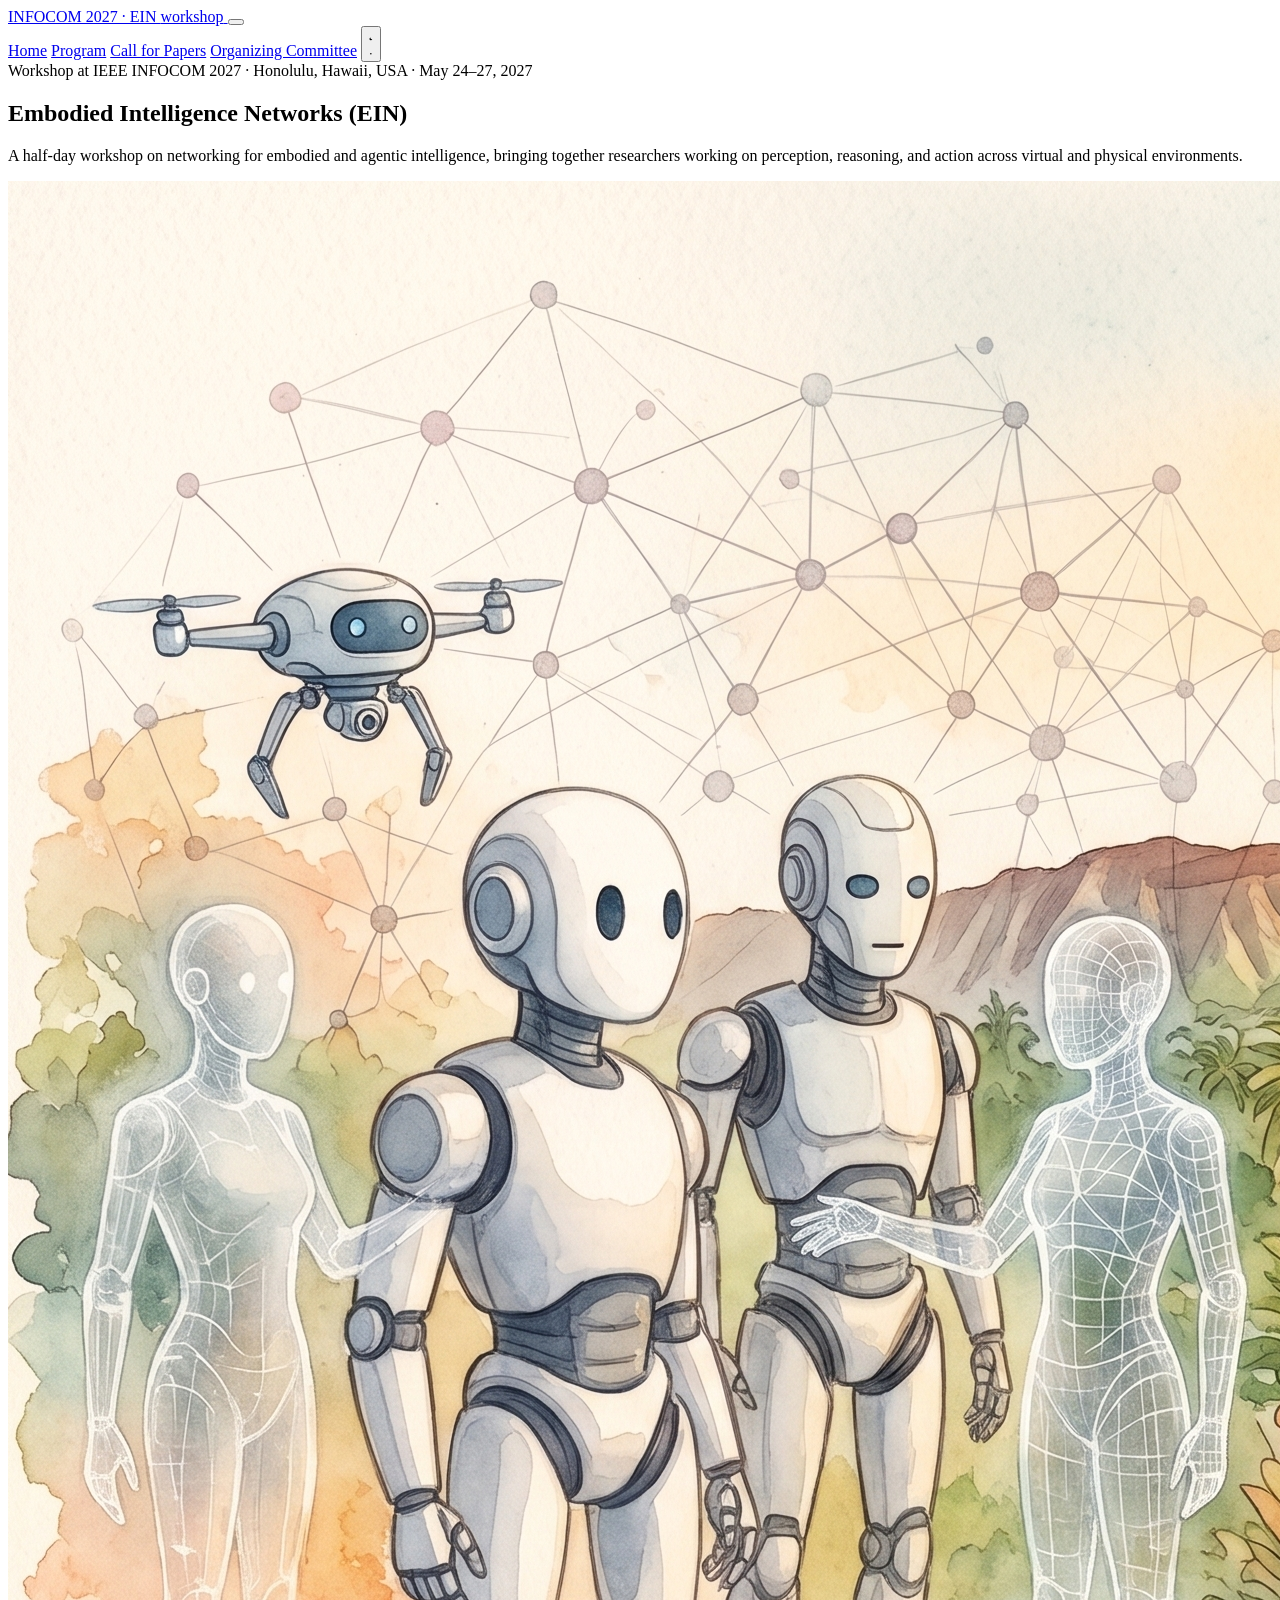
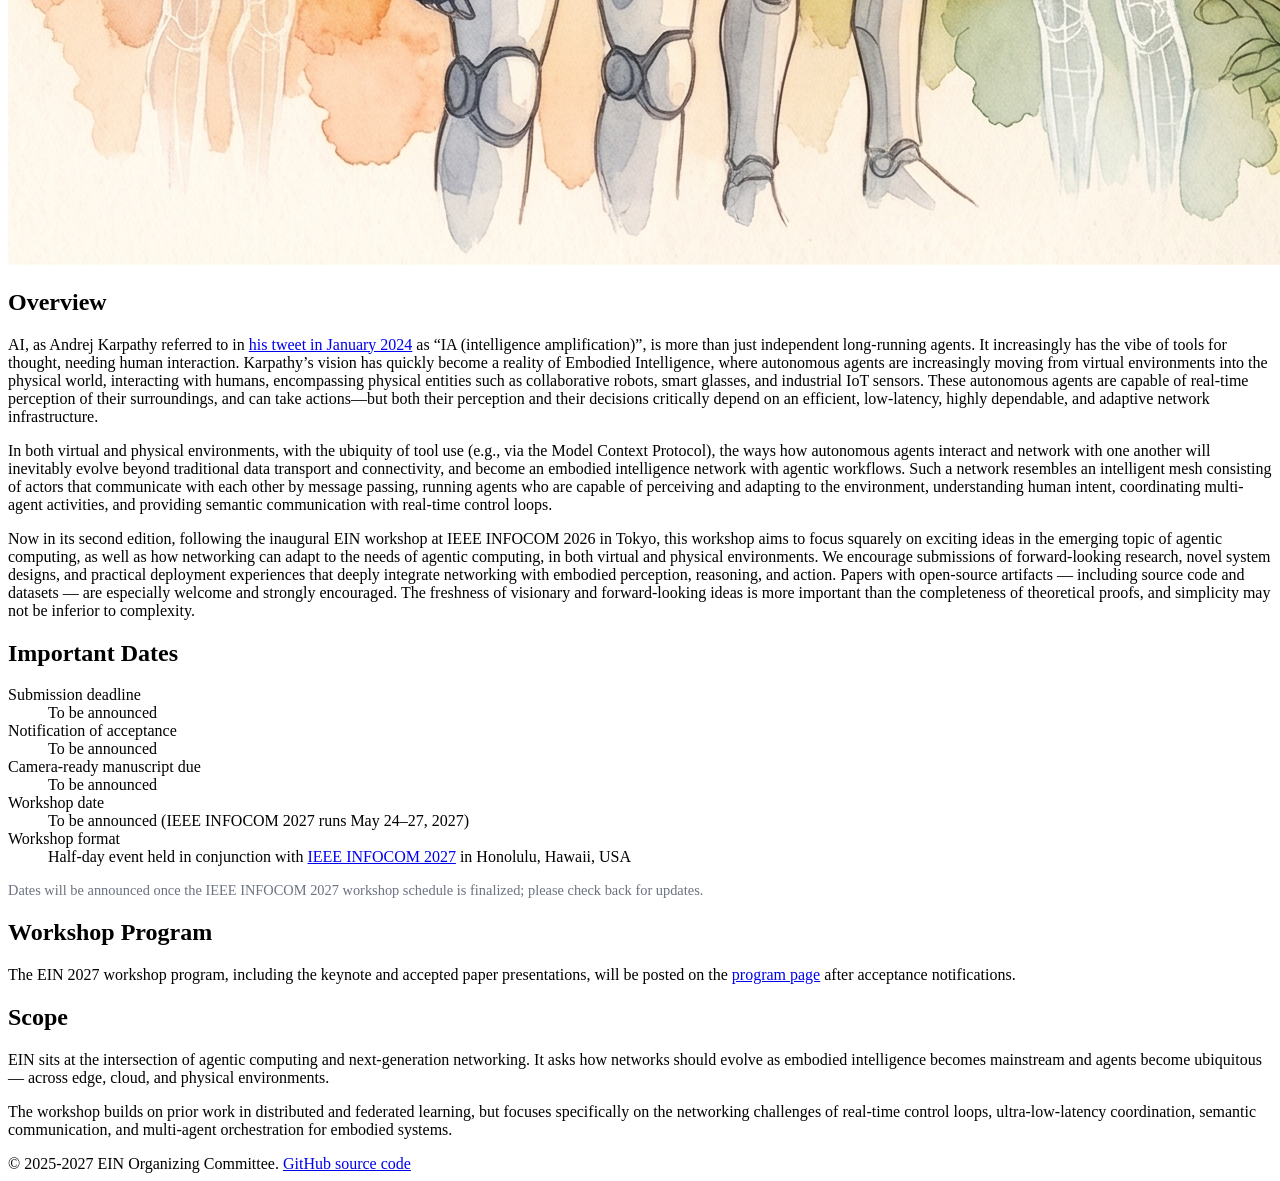
==== index.html @ 1b47d412 "Roll the site over to INFOCOM 2027 in Honolulu. Update all pages from INFOCOM 2026 (Tokyo) to INFOCO" ====
<!doctype html>
<html lang="en">
    <head>
        <meta charset="utf-8" />
        <title>INFOCOM 2027 Workshop on Embodied Intelligence Networks (EIN)</title>
        <meta name="viewport" content="width=device-width, initial-scale=1" />
        <meta
            name="description"
            content="INFOCOM 2027 Workshop on Embodied Intelligence Networks (EIN): networking for embodied and agentic intelligence in virtual and physical environments."
        />

        <!-- Inter via Google Fonts -->
        <link
            rel="stylesheet"
            href="https://fonts.googleapis.com/css2?family=Inter:wght@400;500;600;700&display=swap"
        />

        <link rel="stylesheet" href="assets/css/styles.css" />
    </head>

    <body>
        <header class="site-header">
            <nav class="nav" data-nav>
                <a href="index.html" class="site-title">
                    INFOCOM 2027 · EIN <span>workshop</span>
                </a>

                <button
                    class="nav-toggle"
                    type="button"
                    aria-label="Toggle navigation"
                    aria-expanded="false"
                    data-nav-toggle
                >
                    <span class="nav-toggle-box" aria-hidden="true">
                        <span class="nav-toggle-line"></span>
                        <span class="nav-toggle-line"></span>
                        <span class="nav-toggle-line"></span>
                    </span>
                </button>

                <div class="nav-links">
                    <a href="index.html" class="nav-link nav-link--active">Home</a>
                    <a href="program.html" class="nav-link">Program</a>
                    <a href="cfp.html" class="nav-link">Call for Papers</a>
                    <a href="committee.html" class="nav-link">Organizing Committee</a>
                    <button
                        class="theme-toggle"
                        type="button"
                        title="Toggle dark mode"
                        aria-label="Toggle dark mode"
                    >
                        <svg
                            class="icon-moon"
                            xmlns="http://www.w3.org/2000/svg"
                            viewBox="0 0 24 24"
                        >
                            <path d="M21 12.79A9 9 0 1 1 11.21 3 7 7 0 0 0 21 12.79z"></path>
                        </svg>
                        <svg
                            class="icon-sun"
                            xmlns="http://www.w3.org/2000/svg"
                            viewBox="0 0 24 24"
                        >
                            <circle cx="12" cy="12" r="5"></circle>
                            <line x1="12" y1="1" x2="12" y2="3"></line>
                            <line x1="12" y1="21" x2="12" y2="23"></line>
                            <line x1="4.22" y1="4.22" x2="5.64" y2="5.64"></line>
                            <line x1="18.36" y1="18.36" x2="19.78" y2="19.78"></line>
                            <line x1="1" y1="12" x2="3" y2="12"></line>
                            <line x1="21" y1="12" x2="23" y2="12"></line>
                            <line x1="4.22" y1="19.78" x2="5.64" y2="18.36"></line>
                            <line x1="18.36" y1="5.64" x2="19.78" y2="4.22"></line>
                        </svg>
                    </button>
                </div>
            </nav>
        </header>

        <main class="page">
            <section class="page-hero page-section page-section--soft">
                <div class="page-kicker">
                    Workshop at IEEE INFOCOM 2027 · Honolulu, Hawaii, USA · May 24–27, 2027
                </div>
                <h1 class="page-title">Embodied Intelligence Networks (EIN)</h1>
                <p class="page-subtitle">
                    A half-day workshop on networking for embodied and agentic intelligence,
                    bringing together researchers working on perception, reasoning, and action
                    across virtual and physical environments.
                </p>
            </section>

            <section class="page-section">
                <img
                    src="assets/images/ein27-hawaii.jpg"
                    alt="Watercolor illustration of robots and digital humans in front of Diamond Head, Honolulu"
                    class="page-image"
                />

                <h2 class="section-title">Overview</h2>
                <p>
                    AI, as Andrej Karpathy referred to in
                    <a href="https://x.com/karpathy/status/1744179910347039080?s=20"
                        >his tweet in January 2024</a
                    >
                    as <span class="highlight">“IA (intelligence amplification)”</span>, is more
                    than just independent long-running agents. It increasingly has the vibe of tools
                    for thought, needing human interaction. Karpathy’s vision has quickly become a
                    reality of Embodied Intelligence, where autonomous agents are increasingly
                    moving from virtual environments into the physical world, interacting with
                    humans, encompassing physical entities such as collaborative robots, smart
                    glasses, and industrial IoT sensors. These autonomous agents are capable of
                    real-time perception of their surroundings, and can take actions—but both their
                    perception and their decisions critically depend on an efficient, low-latency,
                    highly dependable, and adaptive network infrastructure.
                </p>
                <p>
                    In both virtual and physical environments, with the ubiquity of tool use (e.g.,
                    via the Model Context Protocol), the ways how autonomous agents interact and
                    network with one another will inevitably evolve beyond traditional data
                    transport and connectivity, and become an
                    <span class="highlight">embodied intelligence network</span> with agentic
                    workflows. Such a network resembles an intelligent mesh consisting of actors
                    that communicate with each other by message passing, running agents who are
                    capable of perceiving and adapting to the environment, understanding human
                    intent, coordinating multi-agent activities, and providing semantic
                    communication with real-time control loops.
                </p>
                <p>
                    Now in its second edition, following the inaugural EIN workshop at IEEE INFOCOM
                    2026 in Tokyo, this workshop aims to focus squarely on exciting ideas in the
                    emerging topic of agentic computing, as well as how networking can adapt to the
                    needs of agentic computing, in both virtual and physical environments. We encourage
                    submissions of forward-looking research, novel system designs, and practical
                    deployment experiences that deeply integrate networking with embodied
                    perception, reasoning, and action. Papers with open-source artifacts &mdash;
                    including source code and datasets &mdash; are especially welcome and strongly
                    encouraged. The freshness of visionary and forward-looking ideas is more
                    important than the completeness of theoretical proofs, and simplicity may not be
                    inferior to complexity.
                </p>
            </section>

            <section class="page-section">
                <h2 class="section-title">Important Dates</h2>
                <dl class="date-grid">
                    <dt>Submission deadline</dt>
                    <dd>To be announced</dd>

                    <dt>Notification of acceptance</dt>
                    <dd>To be announced</dd>

                    <dt>Camera-ready manuscript due</dt>
                    <dd>To be announced</dd>

                    <dt>Workshop date</dt>
                    <dd>To be announced (IEEE INFOCOM 2027 runs May 24–27, 2027)</dd>

                    <dt>Workshop format</dt>
                    <dd>
                        Half-day event held in conjunction with
                        <a href="https://infocom2027.ieee-infocom.org/">IEEE INFOCOM 2027</a>
                        in Honolulu, Hawaii, USA
                    </dd>
                </dl>
                <p style="margin-top: 1rem; font-size: 0.9rem; color: #6b7280">
                    Dates will be announced once the IEEE INFOCOM 2027 workshop schedule is
                    finalized; please check back for updates.
                </p>
            </section>

            <section class="page-section">
                <h2 class="section-title">Workshop Program</h2>
                <p>
                    The EIN 2027 workshop program, including the keynote and accepted paper
                    presentations, will be posted on the
                    <a href="program.html">program page</a> after acceptance notifications.
                </p>
            </section>

            <section class="page-section">
                <h2 class="section-title">Scope</h2>
                <p>
                    EIN sits at the intersection of agentic computing and next-generation
                    networking. It asks how networks should evolve as embodied intelligence becomes
                    mainstream and agents become ubiquitous &mdash; across edge, cloud, and physical
                    environments.
                </p>
                <p>
                    The workshop builds on prior work in distributed and federated learning, but
                    focuses specifically on the networking challenges of real-time control loops,
                    ultra-low-latency coordination, semantic communication, and multi-agent
                    orchestration for embodied systems.
                </p>
            </section>
        </main>

        <footer class="site-footer">
            &copy; 2025-2027 EIN Organizing Committee.
            <a href="https://github.com/chapter09/infocom27-ein">GitHub source code</a>
        </footer>

        <script defer src="assets/js/main.js"></script>
    </body>
</html>
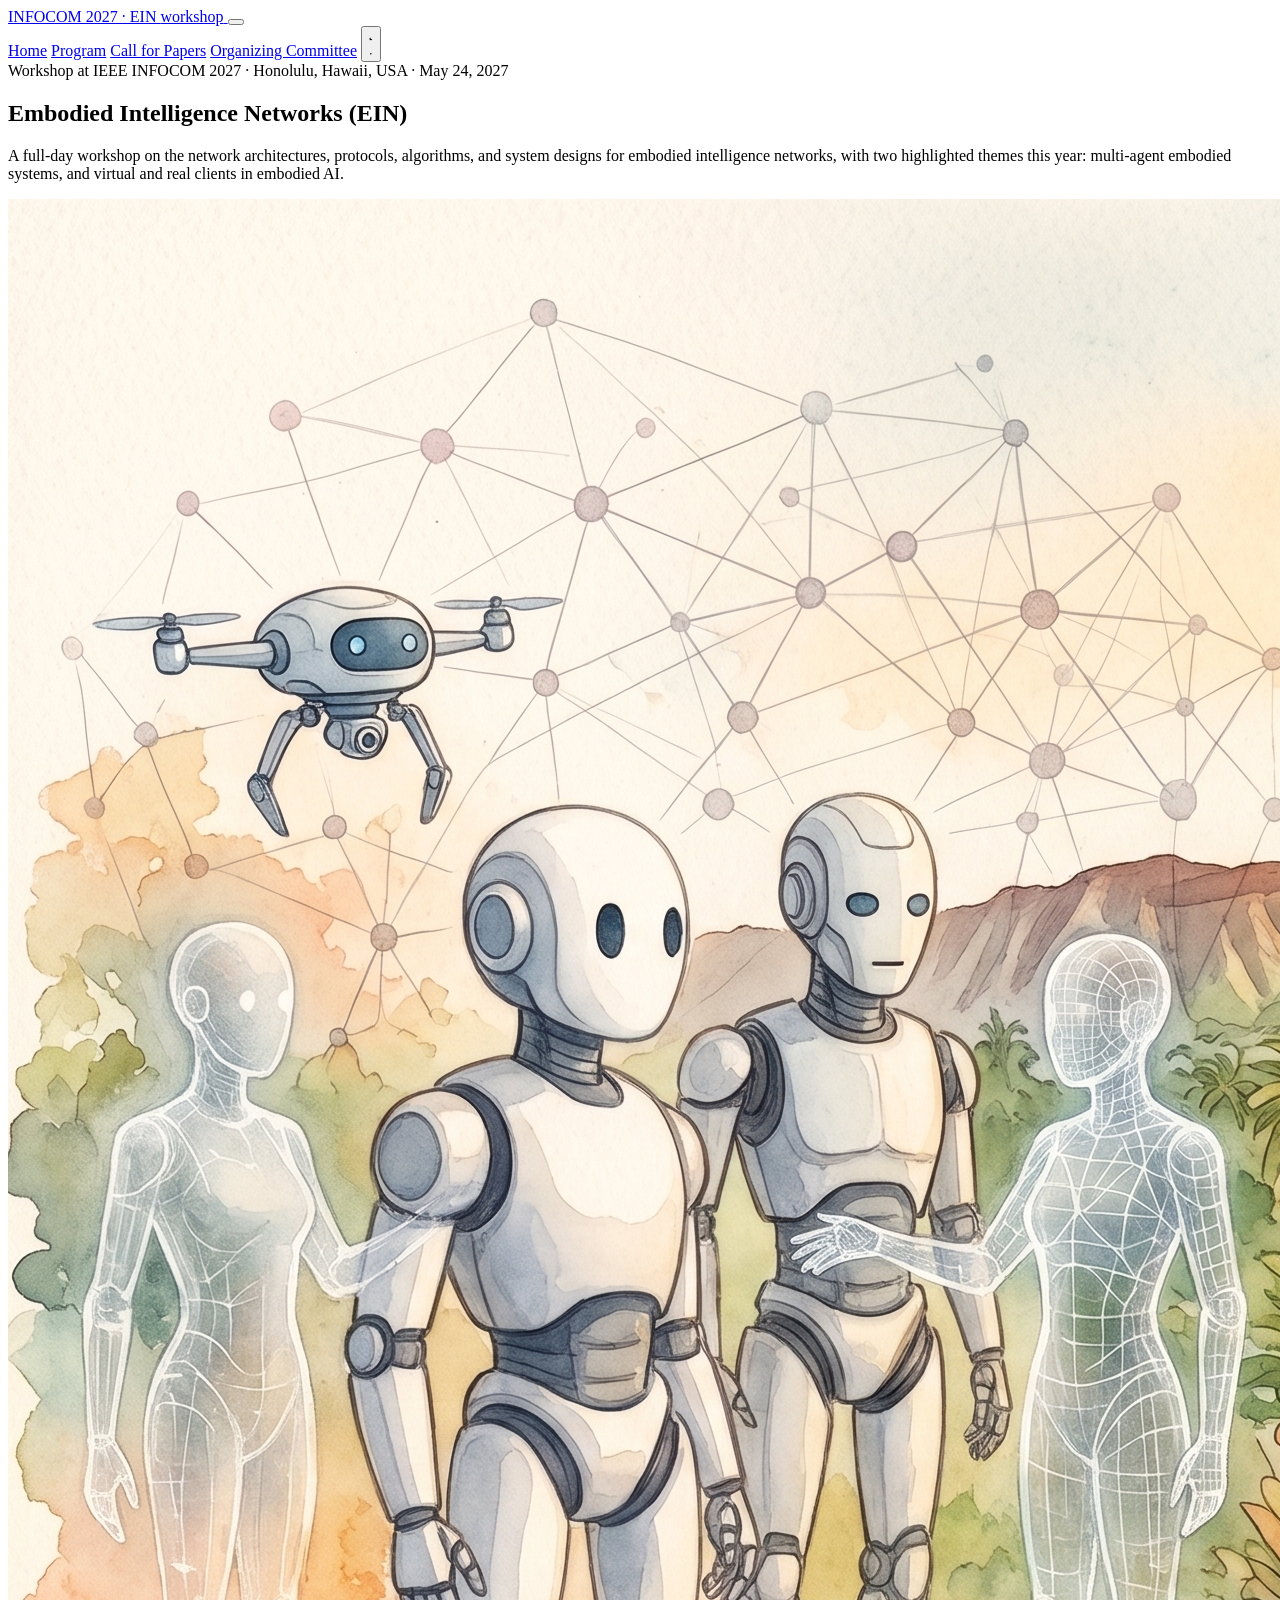
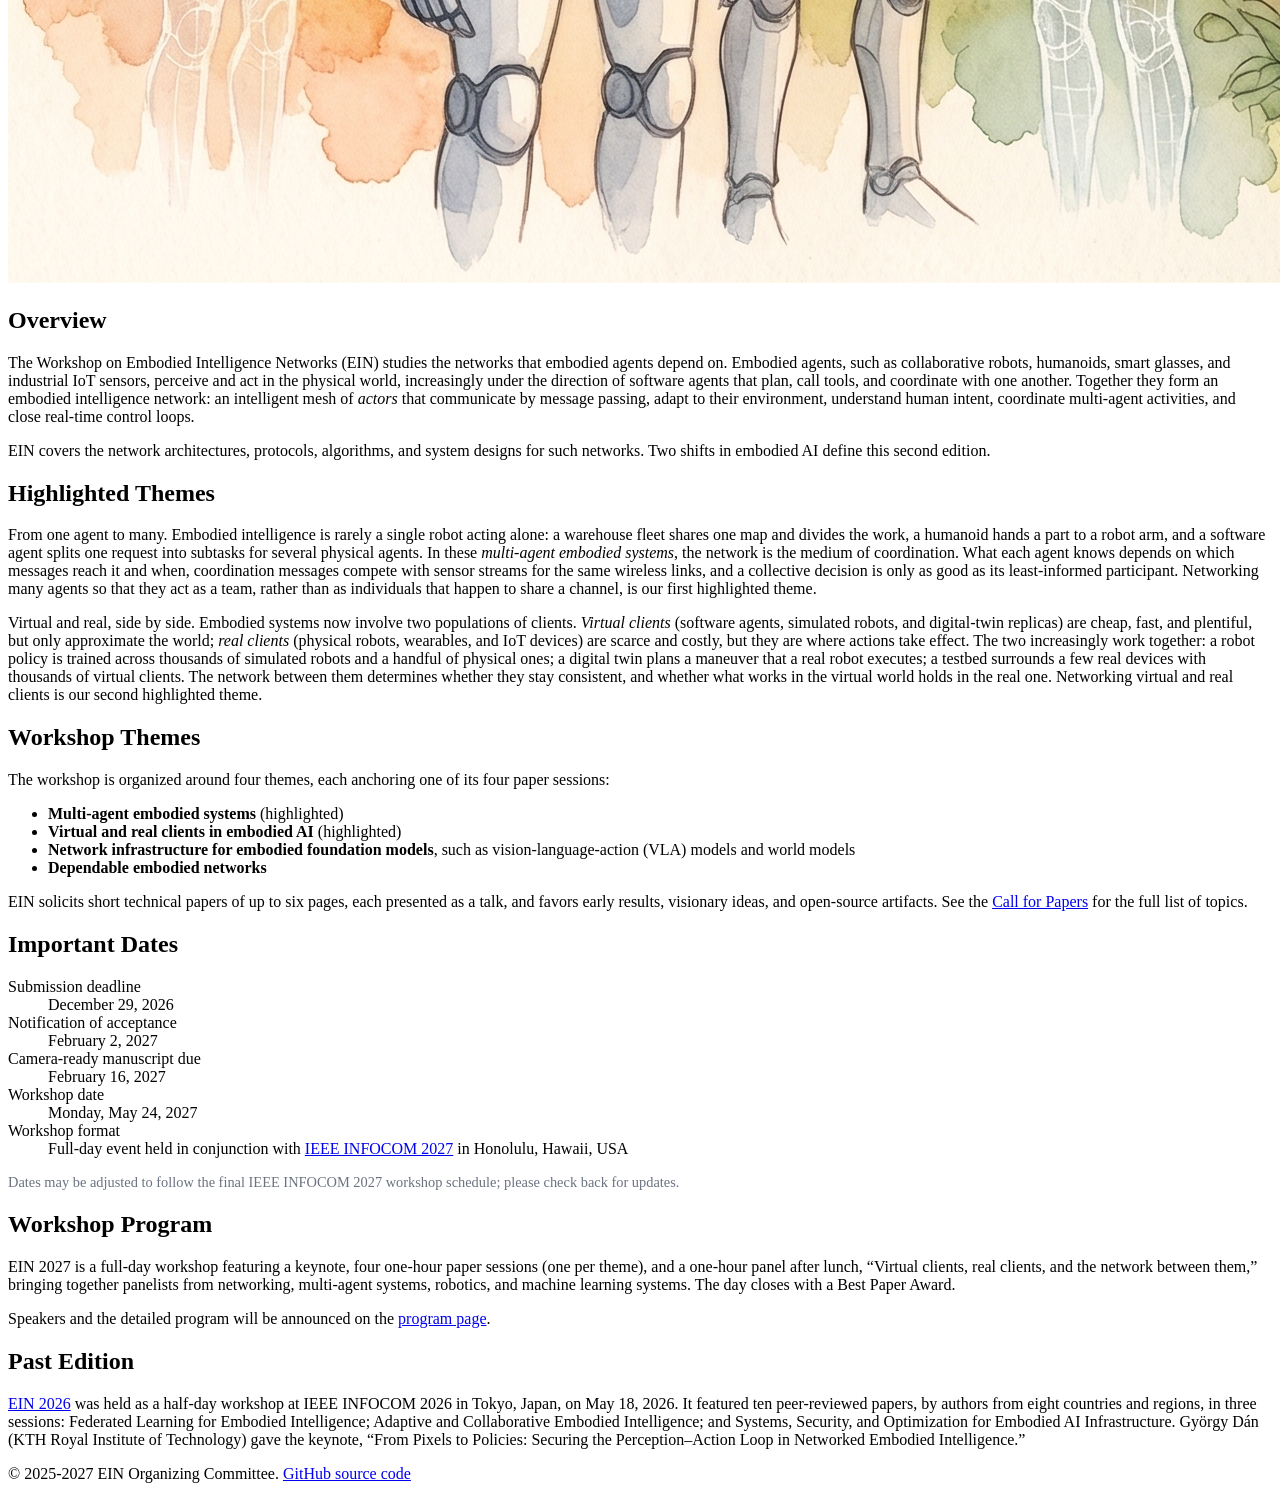
==== commit e39b87b8: "Update the site to the EIN 2027 workshop proposal. Rewrite the homepage and call for papers around t" ====
--- a/index.html
+++ b/index.html
@@ -80,13 +80,14 @@
         <main class="page">
             <section class="page-hero page-section page-section--soft">
                 <div class="page-kicker">
-                    Workshop at IEEE INFOCOM 2027 · Honolulu, Hawaii, USA · May 24–27, 2027
+                    Workshop at IEEE INFOCOM 2027 · Honolulu, Hawaii, USA · May 24, 2027
                 </div>
                 <h1 class="page-title">Embodied Intelligence Networks (EIN)</h1>
                 <p class="page-subtitle">
-                    A half-day workshop on networking for embodied and agentic intelligence,
-                    bringing together researchers working on perception, reasoning, and action
-                    across virtual and physical environments.
+                    A full-day workshop on the network architectures, protocols, algorithms, and
+                    system designs for embodied intelligence networks, with two highlighted themes
+                    this year: multi-agent embodied systems, and virtual and real clients in
+                    embodied AI.
                 </p>
             </section>
 
@@ -99,45 +100,71 @@
 
                 <h2 class="section-title">Overview</h2>
                 <p>
-                    AI, as Andrej Karpathy referred to in
-                    <a href="https://x.com/karpathy/status/1744179910347039080?s=20"
-                        >his tweet in January 2024</a
-                    >
-                    as <span class="highlight">“IA (intelligence amplification)”</span>, is more
-                    than just independent long-running agents. It increasingly has the vibe of tools
-                    for thought, needing human interaction. Karpathy’s vision has quickly become a
-                    reality of Embodied Intelligence, where autonomous agents are increasingly
-                    moving from virtual environments into the physical world, interacting with
-                    humans, encompassing physical entities such as collaborative robots, smart
-                    glasses, and industrial IoT sensors. These autonomous agents are capable of
-                    real-time perception of their surroundings, and can take actions—but both their
-                    perception and their decisions critically depend on an efficient, low-latency,
-                    highly dependable, and adaptive network infrastructure.
-                </p>
-                <p>
-                    In both virtual and physical environments, with the ubiquity of tool use (e.g.,
-                    via the Model Context Protocol), the ways how autonomous agents interact and
-                    network with one another will inevitably evolve beyond traditional data
-                    transport and connectivity, and become an
-                    <span class="highlight">embodied intelligence network</span> with agentic
-                    workflows. Such a network resembles an intelligent mesh consisting of actors
-                    that communicate with each other by message passing, running agents who are
-                    capable of perceiving and adapting to the environment, understanding human
-                    intent, coordinating multi-agent activities, and providing semantic
-                    communication with real-time control loops.
-                </p>
-                <p>
-                    Now in its second edition, following the inaugural EIN workshop at IEEE INFOCOM
-                    2026 in Tokyo, this workshop aims to focus squarely on exciting ideas in the
-                    emerging topic of agentic computing, as well as how networking can adapt to the
-                    needs of agentic computing, in both virtual and physical environments. We encourage
-                    submissions of forward-looking research, novel system designs, and practical
-                    deployment experiences that deeply integrate networking with embodied
-                    perception, reasoning, and action. Papers with open-source artifacts &mdash;
-                    including source code and datasets &mdash; are especially welcome and strongly
-                    encouraged. The freshness of visionary and forward-looking ideas is more
-                    important than the completeness of theoretical proofs, and simplicity may not be
-                    inferior to complexity.
+                    The Workshop on Embodied Intelligence Networks (EIN) studies the networks that
+                    embodied agents depend on. Embodied agents, such as collaborative robots,
+                    humanoids, smart glasses, and industrial IoT sensors, perceive and act in the
+                    physical world, increasingly under the direction of software agents that plan,
+                    call tools, and coordinate with one another. Together they form an
+                    <span class="highlight">embodied intelligence network</span>: an intelligent
+                    mesh of <em>actors</em> that communicate by message passing, adapt to their
+                    environment, understand human intent, coordinate multi-agent activities, and
+                    close real-time control loops.
+                </p>
+                <p>
+                    EIN covers the network architectures, protocols, algorithms, and system designs
+                    for such networks. Two shifts in embodied AI define this second edition.
+                </p>
+            </section>
+
+            <section class="page-section">
+                <h2 class="section-title">Highlighted Themes</h2>
+                <p>
+                    <span class="highlight">From one agent to many.</span> Embodied intelligence is
+                    rarely a single robot acting alone: a warehouse fleet shares one map and divides
+                    the work, a humanoid hands a part to a robot arm, and a software agent splits one
+                    request into subtasks for several physical agents. In these
+                    <em>multi-agent embodied systems</em>, the network is the medium of
+                    coordination. What each agent knows depends on which messages reach it and
+                    when, coordination messages compete with sensor streams for the same wireless
+                    links, and a collective decision is only as good as its least-informed
+                    participant. Networking many agents so that they act as a team, rather than as
+                    individuals that happen to share a channel, is our first highlighted theme.
+                </p>
+                <p>
+                    <span class="highlight">Virtual and real, side by side.</span> Embodied systems
+                    now involve two populations of clients. <em>Virtual clients</em> (software
+                    agents, simulated robots, and digital-twin replicas) are cheap, fast, and
+                    plentiful, but only approximate the world; <em>real clients</em> (physical
+                    robots, wearables, and IoT devices) are scarce and costly, but they are where
+                    actions take effect. The two increasingly work together: a robot policy is
+                    trained across thousands of simulated robots and a handful of physical ones; a
+                    digital twin plans a maneuver that a real robot executes; a testbed surrounds a
+                    few real devices with thousands of virtual clients. The network between them
+                    determines whether they stay consistent, and whether what works in the virtual
+                    world holds in the real one. Networking virtual and real clients is our second
+                    highlighted theme.
+                </p>
+            </section>
+
+            <section class="page-section">
+                <h2 class="section-title">Workshop Themes</h2>
+                <p>
+                    The workshop is organized around four themes, each anchoring one of its four
+                    paper sessions:
+                </p>
+                <ul>
+                    <li><strong>Multi-agent embodied systems</strong> (highlighted)</li>
+                    <li><strong>Virtual and real clients in embodied AI</strong> (highlighted)</li>
+                    <li>
+                        <strong>Network infrastructure for embodied foundation models</strong>,
+                        such as vision-language-action (VLA) models and world models
+                    </li>
+                    <li><strong>Dependable embodied networks</strong></li>
+                </ul>
+                <p>
+                    EIN solicits short technical papers of up to six pages, each presented as a
+                    talk, and favors early results, visionary ideas, and open-source artifacts. See
+                    the <a href="cfp.html">Call for Papers</a> for the full list of topics.
                 </p>
             </section>
 
@@ -145,52 +172,58 @@
                 <h2 class="section-title">Important Dates</h2>
                 <dl class="date-grid">
                     <dt>Submission deadline</dt>
-                    <dd>To be announced</dd>
+                    <dd>December 29, 2026</dd>
 
                     <dt>Notification of acceptance</dt>
-                    <dd>To be announced</dd>
+                    <dd>February 2, 2027</dd>
 
                     <dt>Camera-ready manuscript due</dt>
-                    <dd>To be announced</dd>
+                    <dd>February 16, 2027</dd>
 
                     <dt>Workshop date</dt>
-                    <dd>To be announced (IEEE INFOCOM 2027 runs May 24–27, 2027)</dd>
+                    <dd>Monday, May 24, 2027</dd>
 
                     <dt>Workshop format</dt>
                     <dd>
-                        Half-day event held in conjunction with
+                        Full-day event held in conjunction with
                         <a href="https://infocom2027.ieee-infocom.org/">IEEE INFOCOM 2027</a>
                         in Honolulu, Hawaii, USA
                     </dd>
                 </dl>
                 <p style="margin-top: 1rem; font-size: 0.9rem; color: #6b7280">
-                    Dates will be announced once the IEEE INFOCOM 2027 workshop schedule is
-                    finalized; please check back for updates.
+                    Dates may be adjusted to follow the final IEEE INFOCOM 2027 workshop schedule;
+                    please check back for updates.
                 </p>
             </section>
 
             <section class="page-section">
                 <h2 class="section-title">Workshop Program</h2>
                 <p>
-                    The EIN 2027 workshop program, including the keynote and accepted paper
-                    presentations, will be posted on the
-                    <a href="program.html">program page</a> after acceptance notifications.
-                </p>
-            </section>
-
-            <section class="page-section">
-                <h2 class="section-title">Scope</h2>
-                <p>
-                    EIN sits at the intersection of agentic computing and next-generation
-                    networking. It asks how networks should evolve as embodied intelligence becomes
-                    mainstream and agents become ubiquitous &mdash; across edge, cloud, and physical
-                    environments.
-                </p>
-                <p>
-                    The workshop builds on prior work in distributed and federated learning, but
-                    focuses specifically on the networking challenges of real-time control loops,
-                    ultra-low-latency coordination, semantic communication, and multi-agent
-                    orchestration for embodied systems.
+                    EIN 2027 is a full-day workshop featuring a keynote, four one-hour paper
+                    sessions (one per theme), and a one-hour panel after lunch,
+                    <span class="highlight"
+                        >“Virtual clients, real clients, and the network between them,”</span
+                    >
+                    bringing together panelists from networking, multi-agent systems, robotics, and
+                    machine learning systems. The day closes with a Best Paper Award.
+                </p>
+                <p>
+                    Speakers and the detailed program will be announced on the
+                    <a href="program.html">program page</a>.
+                </p>
+            </section>
+
+            <section class="page-section">
+                <h2 class="section-title">Past Edition</h2>
+                <p>
+                    <a href="https://infocom26-ein.netlify.app">EIN 2026</a> was held as a half-day
+                    workshop at IEEE INFOCOM 2026 in Tokyo, Japan, on May 18, 2026. It featured ten
+                    peer-reviewed papers, by authors from eight countries and regions, in three
+                    sessions: Federated Learning for Embodied Intelligence; Adaptive and
+                    Collaborative Embodied Intelligence; and Systems, Security, and Optimization
+                    for Embodied AI Infrastructure. György Dán (KTH Royal Institute of Technology)
+                    gave the keynote, “From Pixels to Policies: Securing the Perception–Action Loop
+                    in Networked Embodied Intelligence.”
                 </p>
             </section>
         </main>
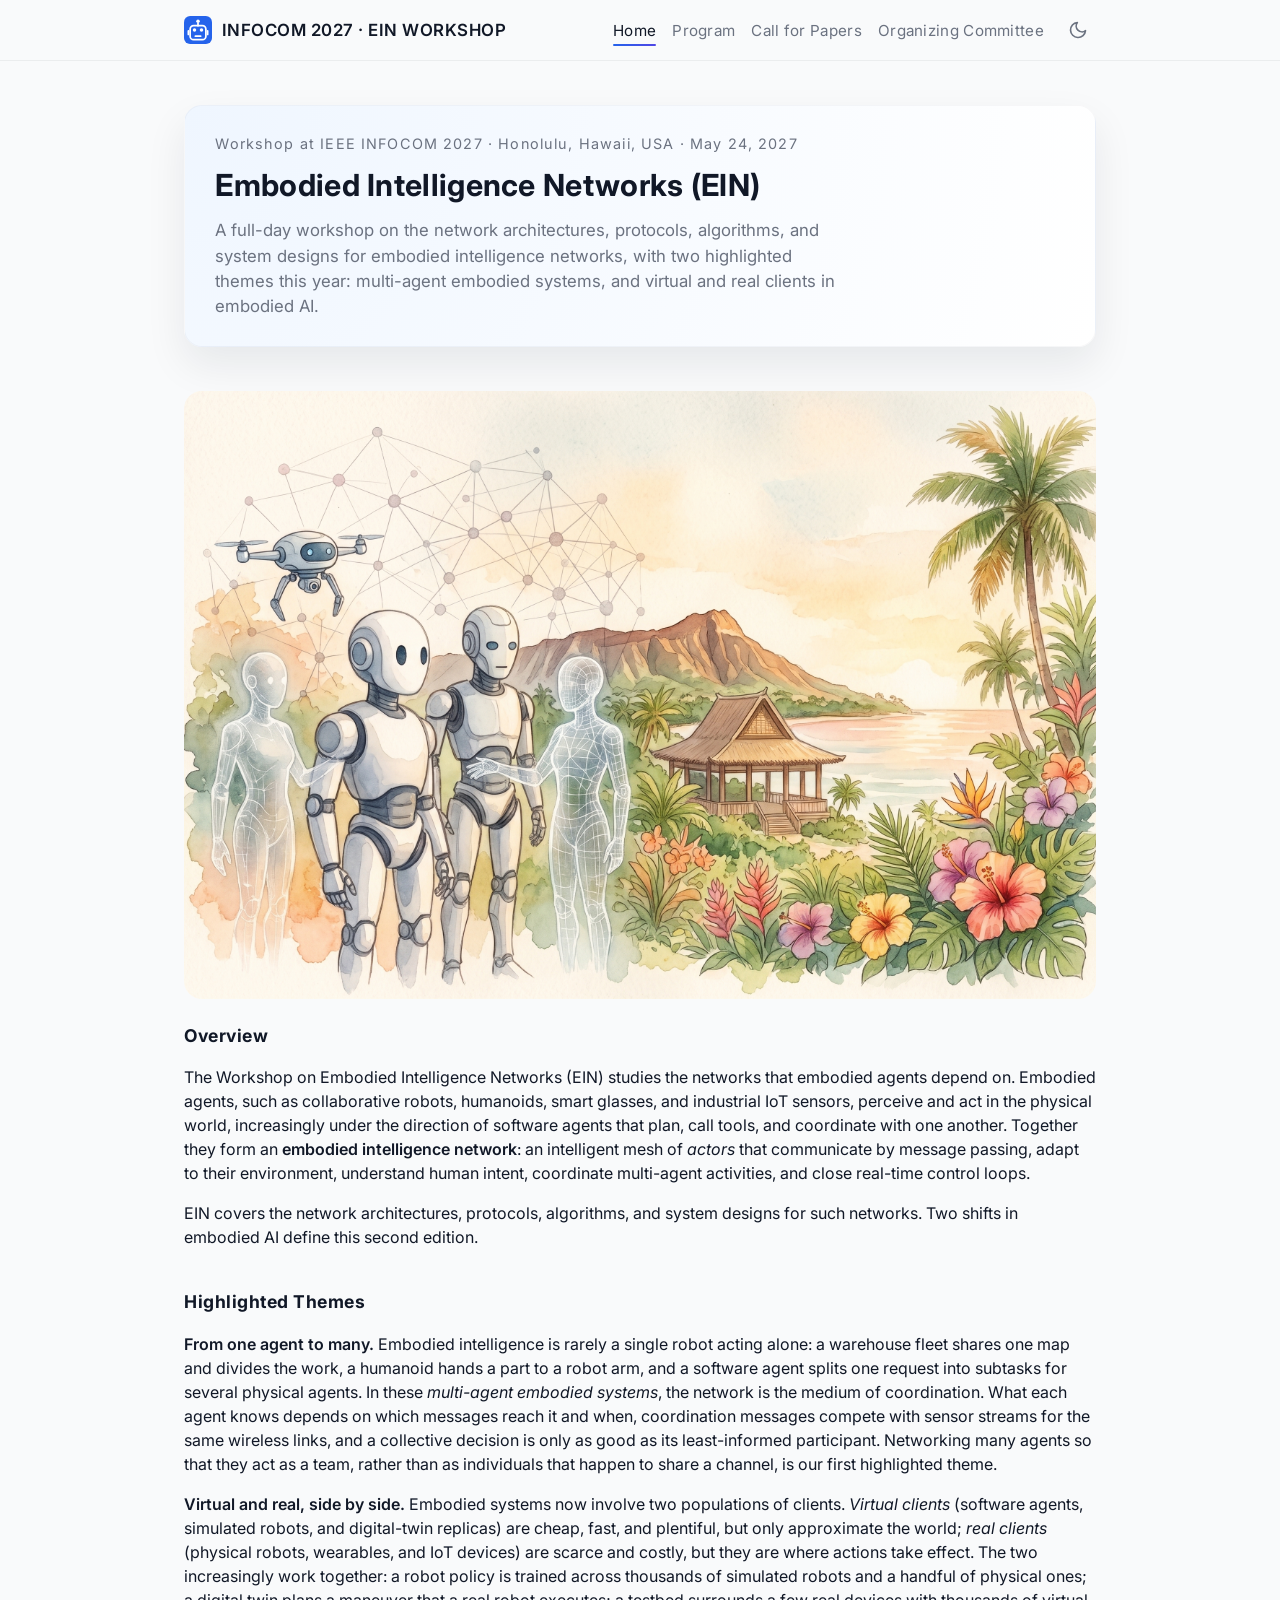
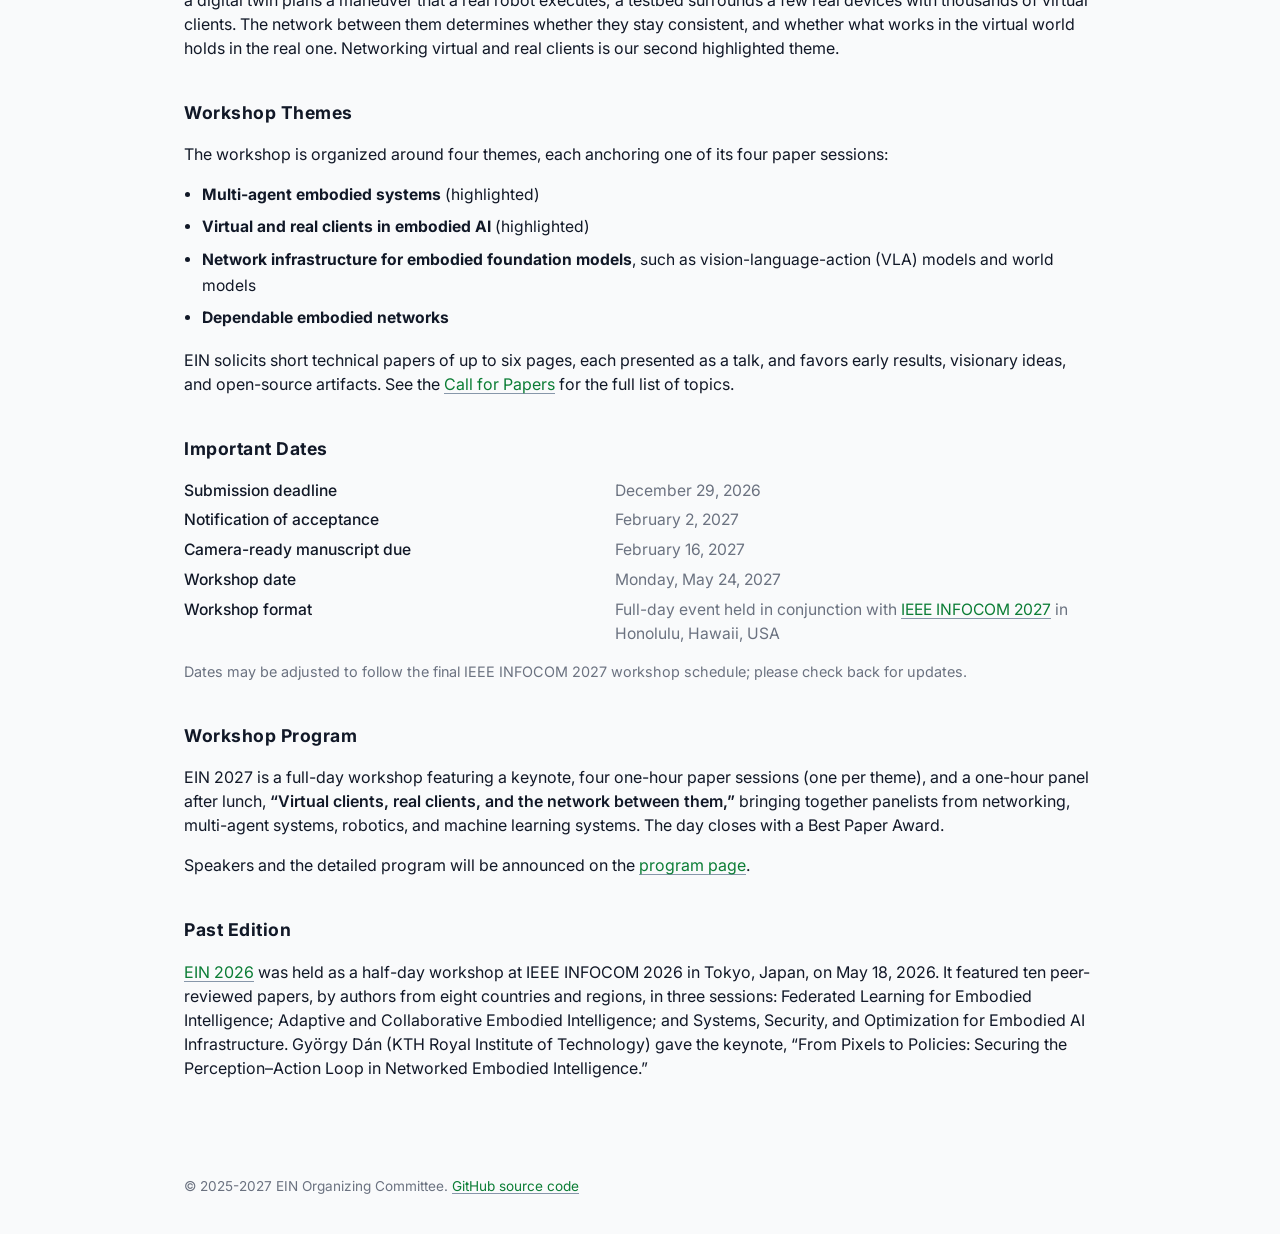
==== commit c7834ed1: "Add the EIN robot logo, header mark, and Safari-ready favicons. The logo is a simple line-drawn robo" ====
--- a/index.html
+++ b/index.html
@@ -4,6 +4,11 @@
         <meta charset="utf-8" />
         <title>INFOCOM 2027 Workshop on Embodied Intelligence Networks (EIN)</title>
         <meta name="viewport" content="width=device-width, initial-scale=1" />
+        <link rel="icon" type="image/png" sizes="32x32" href="assets/icons/favicon-32x32.png" />
+        <link rel="icon" type="image/png" sizes="16x16" href="assets/icons/favicon-16x16.png" />
+        <link rel="icon" type="image/svg+xml" href="assets/icons/logo.svg" />
+        <link rel="apple-touch-icon" sizes="180x180" href="apple-touch-icon.png" />
+        <link rel="mask-icon" href="assets/icons/safari-pinned-tab.svg" color="#2563eb" />
         <meta
             name="description"
             content="INFOCOM 2027 Workshop on Embodied Intelligence Networks (EIN): networking for embodied and agentic intelligence in virtual and physical environments."
@@ -22,7 +27,14 @@
         <header class="site-header">
             <nav class="nav" data-nav>
                 <a href="index.html" class="site-title">
-                    INFOCOM 2027 · EIN <span>workshop</span>
+                    <img
+                        src="assets/icons/logo.svg"
+                        alt=""
+                        class="site-logo"
+                        width="28"
+                        height="28"
+                    />
+                    <span>INFOCOM 2027 · EIN workshop</span>
                 </a>
 
                 <button
--- a/assets/css/styles.css
+++ b/assets/css/styles.css
@@ -0,0 +1,737 @@
+:root {
+    --bg: #f9fafb;
+    --bg-elevated: #ffffff;
+    --text: #111827;
+    --muted: #6b7280;
+    --accent: #2563eb;
+    --accent-soft: #eff6ff;
+    --border-subtle: rgba(15, 23, 42, 0.06);
+    --shadow-soft: 0 18px 40px rgba(15, 23, 42, 0.08);
+    --radius-lg: 18px;
+    --link-color: #0b7d35;
+    /* rich forest green */
+    --link-hover-color: #075b27;
+    /* deeper shade on hover */
+    --header-bg: rgba(249, 250, 251, 0.92);
+    --mobile-nav-bg: rgba(249, 250, 251, 0.98);
+}
+
+[data-theme="dark"] {
+    --bg: #0f172a;
+    --bg-elevated: #1e293b;
+    --text: #f3f4f6;
+    --muted: #9ca3af;
+    --accent: #60a5fa;
+    --accent-soft: rgba(37, 99, 235, 0.15);
+    --border-subtle: rgba(255, 255, 255, 0.1);
+    --shadow-soft: 0 18px 40px rgba(0, 0, 0, 0.4);
+    --link-color: #4ade80;
+    --link-hover-color: #22c55e;
+    --header-bg: rgba(15, 23, 42, 0.92);
+    --mobile-nav-bg: rgba(15, 23, 42, 0.98);
+}
+
+*,
+*::before,
+*::after {
+    box-sizing: border-box;
+}
+
+html {
+    font-size: 16px;
+    scroll-behavior: smooth;
+}
+
+body {
+    margin: 0;
+    font-family:
+        "Inter",
+        system-ui,
+        -apple-system,
+        BlinkMacSystemFont,
+        "Segoe UI",
+        sans-serif;
+    color: var(--text);
+    background-color: var(--bg);
+    text-rendering: optimizeLegibility;
+    -webkit-font-smoothing: antialiased;
+}
+
+/* Header & navigation */
+
+.site-header {
+    position: sticky;
+    top: 0;
+    z-index: 100;
+    backdrop-filter: blur(14px);
+    background-color: var(--header-bg);
+    border-bottom: 1px solid var(--border-subtle);
+}
+
+.nav {
+    max-width: 960px;
+    margin: 0 auto;
+    padding: 0.75rem 1.5rem;
+    display: flex;
+    align-items: center;
+    justify-content: space-between;
+    gap: 1.25rem;
+}
+
+.site-title {
+    font-size: 1.05rem;
+    font-weight: 600;
+    letter-spacing: 0.03em;
+    text-transform: uppercase;
+    color: var(--text);
+    white-space: nowrap;
+}
+
+.site-title {
+    font-size: 1.05rem;
+    font-weight: 600;
+    letter-spacing: 0.03em;
+    color: var(--text);
+    white-space: nowrap;
+    text-decoration: none;
+    /* remove underline for the title */
+    display: inline-flex;
+    align-items: center;
+    gap: 0.6rem;
+}
+
+.site-logo {
+    display: block;
+    flex: none;
+    width: 28px;
+    height: 28px;
+}
+
+/* Keep the logo, title, and menu button on one row on phones; the title
+   wraps to two lines only on the narrowest screens. */
+@media (max-width: 720px) {
+    .nav {
+        gap: 0.75rem;
+    }
+
+    .site-title {
+        font-size: 0.9rem;
+        letter-spacing: 0.02em;
+        gap: 0.5rem;
+        white-space: normal;
+        line-height: 1.25;
+    }
+
+    .site-logo {
+        width: 24px;
+        height: 24px;
+    }
+}
+
+.site-title:hover,
+.site-title:focus-visible {
+    text-decoration: none;
+    /* keep it off on hover/focus too */
+    color: var(--text);
+    /* optional: don’t change color */
+}
+
+.nav-links {
+    display: flex;
+    align-items: center;
+    gap: 1rem;
+}
+
+.nav-link {
+    position: relative;
+    display: inline-flex;
+    align-items: center;
+    padding: 0.25rem 0;
+    font-size: 0.95rem;
+    text-decoration: none;
+    color: var(--muted);
+    letter-spacing: 0.02em;
+}
+
+.nav-link::after {
+    content: "";
+    position: absolute;
+    left: 0;
+    right: 0;
+    bottom: -0.15rem;
+    height: 2px;
+    border-radius: 999px;
+    background: linear-gradient(90deg, var(--accent), #4f46e5);
+    transform: scaleX(0);
+    transform-origin: center;
+    opacity: 0;
+    transition:
+        transform 160ms ease-out,
+        opacity 160ms ease-out;
+}
+
+.nav-link:hover,
+.nav-link:focus-visible {
+    color: var(--text);
+}
+
+.nav-link:hover::after,
+.nav-link:focus-visible::after,
+.nav-link--active::after {
+    transform: scaleX(1);
+    opacity: 1;
+}
+
+.nav-link--active {
+    color: var(--text);
+}
+
+/* Mobile nav toggle */
+
+.nav-toggle {
+    display: none;
+    border: 0;
+    background: transparent;
+    padding: 0.4rem;
+    border-radius: 999px;
+    cursor: pointer;
+}
+
+.nav-toggle-box {
+    width: 1.25rem;
+    height: 1.25rem;
+    position: relative;
+}
+
+.nav-toggle-line {
+    position: absolute;
+    left: 0;
+    right: 0;
+    height: 1.5px;
+    border-radius: 999px;
+    background: var(--text);
+    transform-origin: center;
+    transition:
+        transform 200ms ease,
+        opacity 200ms ease,
+        top 200ms ease,
+        bottom 200ms ease;
+}
+
+.nav-toggle-line:nth-child(1) {
+    top: 0.2rem;
+}
+
+.nav-toggle-line:nth-child(2) {
+    top: 0.6rem;
+}
+
+.nav-toggle-line:nth-child(3) {
+    bottom: 0.2rem;
+}
+
+.nav.is-open .nav-toggle-line:nth-child(1) {
+    top: 0.6rem;
+    transform: rotate(45deg);
+}
+
+.nav.is-open .nav-toggle-line:nth-child(2) {
+    opacity: 0;
+}
+
+.nav.is-open .nav-toggle-line:nth-child(3) {
+    bottom: 0.6rem;
+    transform: rotate(-45deg);
+}
+
+/* Page layout */
+
+.page {
+    max-width: 960px;
+    margin: 0 auto;
+    padding: 2.75rem 1.5rem 3.5rem;
+}
+
+/* small label above the page title, in normal case */
+.page-kicker {
+    font-size: 0.9rem;
+    /* removed text-transform: uppercase; */
+    letter-spacing: 0.08em;
+    color: var(--muted);
+    margin-bottom: 0.85rem;
+}
+
+.page-title {
+    font-size: clamp(1.4rem, 3vw, 1.9rem);
+    line-height: 1.12;
+    letter-spacing: 0.01em;
+    margin: 0;
+}
+
+.page-subtitle {
+    max-width: 40rem;
+    margin-top: 1rem;
+    font-size: 1.05rem;
+    color: var(--muted);
+}
+
+/* Sections */
+
+.page-section {
+    margin-bottom: 2.5rem;
+    padding: 1.7rem 1.9rem;
+    border-radius: var(--radius-lg);
+    background-color: var(--bg-elevated);
+    box-shadow: var(--shadow-soft);
+    border: 1px solid rgba(15, 23, 42, 0.03);
+}
+
+.section-title {
+    margin: 0 0 1rem;
+    font-size: 1.1rem;
+    /* removed text-transform: uppercase; */
+    letter-spacing: 0.03em;
+    color: var(--text);
+}
+
+/* Sections: no bordered card by default */
+.page-section {
+    margin-bottom: 2.5rem;
+    padding: 0;
+    /* no inner padding from the card */
+    border-radius: 0;
+    background-color: transparent;
+    box-shadow: none;
+    border: 0;
+    line-height: 1.5;
+}
+
+/* Keep the hero as a single soft card at the top */
+.page-hero {
+    margin-bottom: 2.75rem;
+    padding: 1.7rem 1.9rem;
+    border-radius: var(--radius-lg);
+    background-color: var(--bg-elevated);
+    box-shadow: var(--shadow-soft);
+    border: 1px solid rgba(15, 23, 42, 0.03);
+}
+
+/* Soft gradient overlay for the hero card */
+.page-section--soft {
+    background: radial-gradient(circle at top left,
+            var(--accent-soft),
+            var(--bg-elevated));
+}
+
+.page-section p:last-child {
+    margin-bottom: 0;
+}
+
+.page-image {
+    width: 100%;
+    height: auto;
+    display: block;
+    border-radius: var(--radius-lg);
+    margin-bottom: 1.5rem;
+}
+
+.page-section ul {
+    margin: 0.6rem 0 0.4rem 1.1rem;
+    padding: 0;
+    font-size: 0.98rem;
+    line-height: 1.7;
+}
+
+.page-section li+li {
+    margin-top: 0.35rem;
+}
+
+.highlight {
+    font-weight: 600;
+}
+
+/* Dates */
+
+.date-grid {
+    display: grid;
+    grid-template-columns: minmax(0, 1.1fr) minmax(0, 1.3fr);
+    gap: 0.4rem 1.5rem;
+    font-size: 0.98rem;
+}
+
+.date-grid dt {
+    font-weight: 500;
+}
+
+.date-grid dd {
+    margin: 0;
+    color: var(--muted);
+}
+
+/* Committees */
+
+.committee-role {
+    font-weight: 600;
+    margin-top: 1.1rem;
+    margin-bottom: 0.4rem;
+}
+
+.page-section .committee-list {
+    margin: 0;
+    padding-left: 1.1rem;
+    list-style: none;
+}
+
+.page-section .committee-list li {
+    margin-bottom: 0.3rem;
+}
+
+.committee-affiliation {
+    color: var(--muted);
+}
+
+/* Links */
+
+a {
+    color: var(--link-color);
+    text-decoration-color: rgba(22, 53, 91, 0.5);
+    /* subtle underline if used */
+    text-underline-offset: 0.18em;
+}
+
+a:hover,
+a:focus {
+    color: var(--link-hover-color);
+}
+
+a:focus-visible {
+    text-decoration-thickness: 2px;
+}
+
+/* Subtle animations */
+
+@keyframes fadeInUp {
+    from {
+        opacity: 0;
+        transform: translateY(6px);
+    }
+
+    to {
+        opacity: 1;
+        transform: translateY(0);
+    }
+}
+
+.page-hero,
+.page-section {
+    animation: fadeInUp 360ms ease-out both;
+}
+
+.page-section:nth-of-type(2) {
+    animation-delay: 80ms;
+}
+
+.page-section:nth-of-type(3) {
+    animation-delay: 140ms;
+}
+
+.page-section:nth-of-type(4) {
+    animation-delay: 200ms;
+}
+
+@media (prefers-reduced-motion: reduce) {
+    * {
+        animation: none;
+        scroll-behavior: auto;
+        transition: none;
+    }
+}
+
+/* Responsive adjustments */
+
+@media (max-width: 720px) {
+    .nav {
+        align-items: center;
+    }
+
+    .nav-links {
+        position: absolute;
+        top: 100%;
+        right: 0;
+        left: 0;
+        margin: 0;
+        padding: 0.35rem 1.35rem 0.85rem;
+        flex-direction: column;
+        align-items: flex-start;
+        background-color: var(--mobile-nav-bg);
+        border-bottom: 1px solid var(--border-subtle);
+        transform-origin: top;
+        transform: scaleY(0.9);
+        opacity: 0;
+        pointer-events: none;
+        transition:
+            opacity 160ms ease-out,
+            transform 160ms ease-out;
+    }
+
+    .nav.is-open .nav-links {
+        opacity: 1;
+        transform: scaleY(1);
+        pointer-events: auto;
+    }
+
+    .nav-toggle {
+        display: inline-flex;
+    }
+
+    .page {
+        padding-top: 2.25rem;
+    }
+
+    .page-section {
+        padding: 1.3rem 1.35rem;
+    }
+
+    .date-grid {
+        grid-template-columns: 1fr;
+    }
+}
+
+/* Footer */
+
+.site-footer {
+    max-width: 960px;
+    margin: 0 auto;
+    padding: 0 1.5rem 2.4rem;
+    line-height: 1.5;
+    font-size: 0.85rem;
+    color: var(--muted);
+}
+
+/* Theme toggle */
+.theme-toggle {
+    background: transparent;
+    border: 0;
+    cursor: pointer;
+    padding: 0.5rem;
+    color: var(--muted);
+    border-radius: 50%;
+    display: flex;
+    align-items: center;
+    justify-content: center;
+    transition: color 0.2s, background-color 0.2s;
+}
+
+.theme-toggle:hover {
+    color: var(--text);
+    background-color: var(--border-subtle);
+}
+
+.theme-toggle svg {
+    width: 1.25rem;
+    height: 1.25rem;
+    fill: none;
+    stroke: currentColor;
+    stroke-width: 2;
+    stroke-linecap: round;
+    stroke-linejoin: round;
+}
+
+/* Hide sun icon in light mode, hide moon icon in dark mode */
+[data-theme="dark"] .icon-moon {
+    display: none;
+}
+
+[data-theme="light"] .icon-sun,
+:root:not([data-theme="dark"]) .icon-sun {
+    display: none;
+}
+
+/* Program page */
+
+.program-meta {
+    display: grid;
+    grid-template-columns: repeat(auto-fit, minmax(220px, 1fr));
+    gap: 1rem;
+    margin-top: 1.25rem;
+}
+
+.program-meta-card {
+    padding: 1rem 1.1rem;
+    border: 1px solid var(--border-subtle);
+    border-radius: 14px;
+    background: var(--bg-elevated);
+}
+
+.program-meta-card strong {
+    display: block;
+    margin-bottom: 0.35rem;
+    font-size: 0.92rem;
+}
+
+.program-downloads {
+    display: flex;
+    flex-wrap: wrap;
+    gap: 0.85rem;
+    margin-top: 1.25rem;
+}
+
+.program-download-link {
+    display: inline-flex;
+    flex: 1 1 240px;
+    align-items: center;
+    justify-content: center;
+    min-height: 2.75rem;
+    padding: 0.75rem 1rem;
+    border: 1px solid transparent;
+    border-radius: 14px;
+    background: linear-gradient(135deg, var(--accent), #4f46e5);
+    box-shadow: var(--shadow-soft);
+    color: #ffffff;
+    font-size: 0.95rem;
+    font-weight: 700;
+    letter-spacing: 0.01em;
+    text-decoration: none;
+    transition:
+        transform 160ms ease,
+        box-shadow 160ms ease,
+        opacity 160ms ease;
+}
+
+.program-download-link:hover,
+.program-download-link:focus-visible {
+    transform: translateY(-1px);
+    box-shadow: 0 20px 32px rgba(37, 99, 235, 0.22);
+    opacity: 0.96;
+}
+
+.program-download-link--secondary {
+    background: var(--bg-elevated);
+    border-color: var(--border-subtle);
+    color: var(--text);
+    box-shadow: none;
+}
+
+.program-download-link--secondary:hover,
+.program-download-link--secondary:focus-visible {
+    box-shadow: 0 14px 26px rgba(15, 23, 42, 0.08);
+}
+
+.program-list {
+    display: grid;
+    gap: 1rem;
+}
+
+.program-item {
+    display: grid;
+    grid-template-columns: 150px 1fr;
+    gap: 1rem;
+    align-items: start;
+    padding: 1rem 0 1.1rem;
+    border-top: 1px solid var(--border-subtle);
+}
+
+.program-item:first-child {
+    border-top: 0;
+    padding-top: 0;
+}
+
+.program-time {
+    font-weight: 600;
+    color: var(--text);
+    letter-spacing: 0.01em;
+}
+
+.program-card {
+    padding: 1rem 1.1rem;
+    border-radius: 16px;
+    background: linear-gradient(
+        180deg,
+        var(--bg-elevated),
+        color-mix(in srgb, var(--accent-soft) 22%, var(--bg-elevated))
+    );
+    border: 1px solid var(--border-subtle);
+}
+
+.program-card h3,
+.program-card h4 {
+    margin: 0;
+}
+
+.program-card p {
+    margin: 0.55rem 0 0;
+}
+
+.program-label {
+    display: inline-flex;
+    align-items: center;
+    gap: 0.45rem;
+    margin-bottom: 0.55rem;
+    font-size: 0.78rem;
+    font-weight: 700;
+    letter-spacing: 0.08em;
+    text-transform: uppercase;
+    color: var(--accent);
+}
+
+.program-session-note {
+    color: var(--muted);
+}
+
+.program-authors {
+    color: var(--muted);
+    font-size: 0.95rem;
+}
+
+.program-details {
+    margin-top: 0.8rem;
+    border-top: 1px solid var(--border-subtle);
+    padding-top: 0.8rem;
+}
+
+.program-details summary {
+    display: inline-flex;
+    align-items: center;
+    gap: 0.5rem;
+    cursor: pointer;
+    list-style: none;
+    font-weight: 600;
+}
+
+.program-details summary::-webkit-details-marker {
+    display: none;
+}
+
+.program-chevron {
+    width: 1rem;
+    height: 1rem;
+    color: var(--muted);
+    transition: transform 180ms ease;
+    flex: 0 0 auto;
+}
+
+.program-details[open] .program-chevron {
+    transform: rotate(180deg);
+}
+
+.program-abstract {
+    margin-top: 0.7rem;
+    color: var(--muted);
+}
+
+.program-break .program-card,
+.program-keynote .program-card,
+.program-opening .program-card {
+    background: var(--accent-soft);
+}
+
+@media (max-width: 720px) {
+    .program-item {
+        grid-template-columns: 1fr;
+        gap: 0.6rem;
+    }
+
+    .program-time {
+        font-size: 0.95rem;
+    }
+}
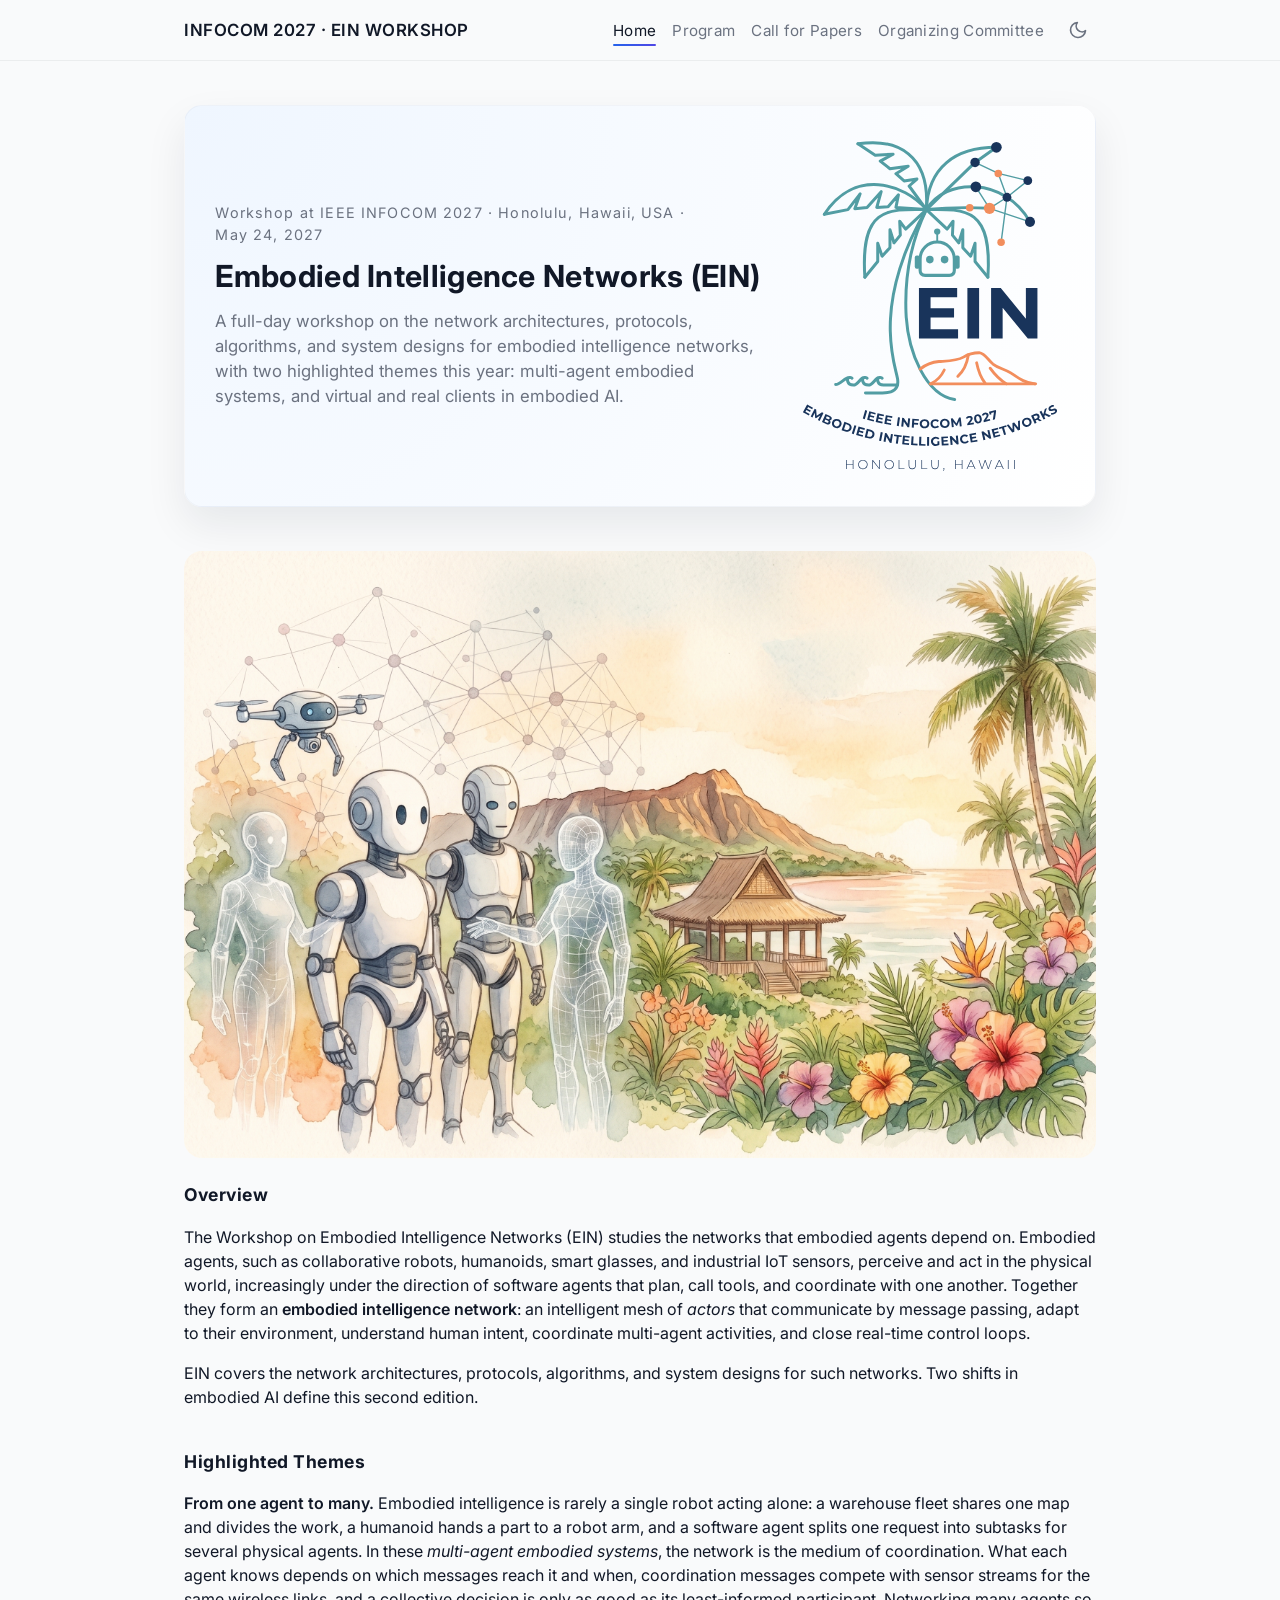
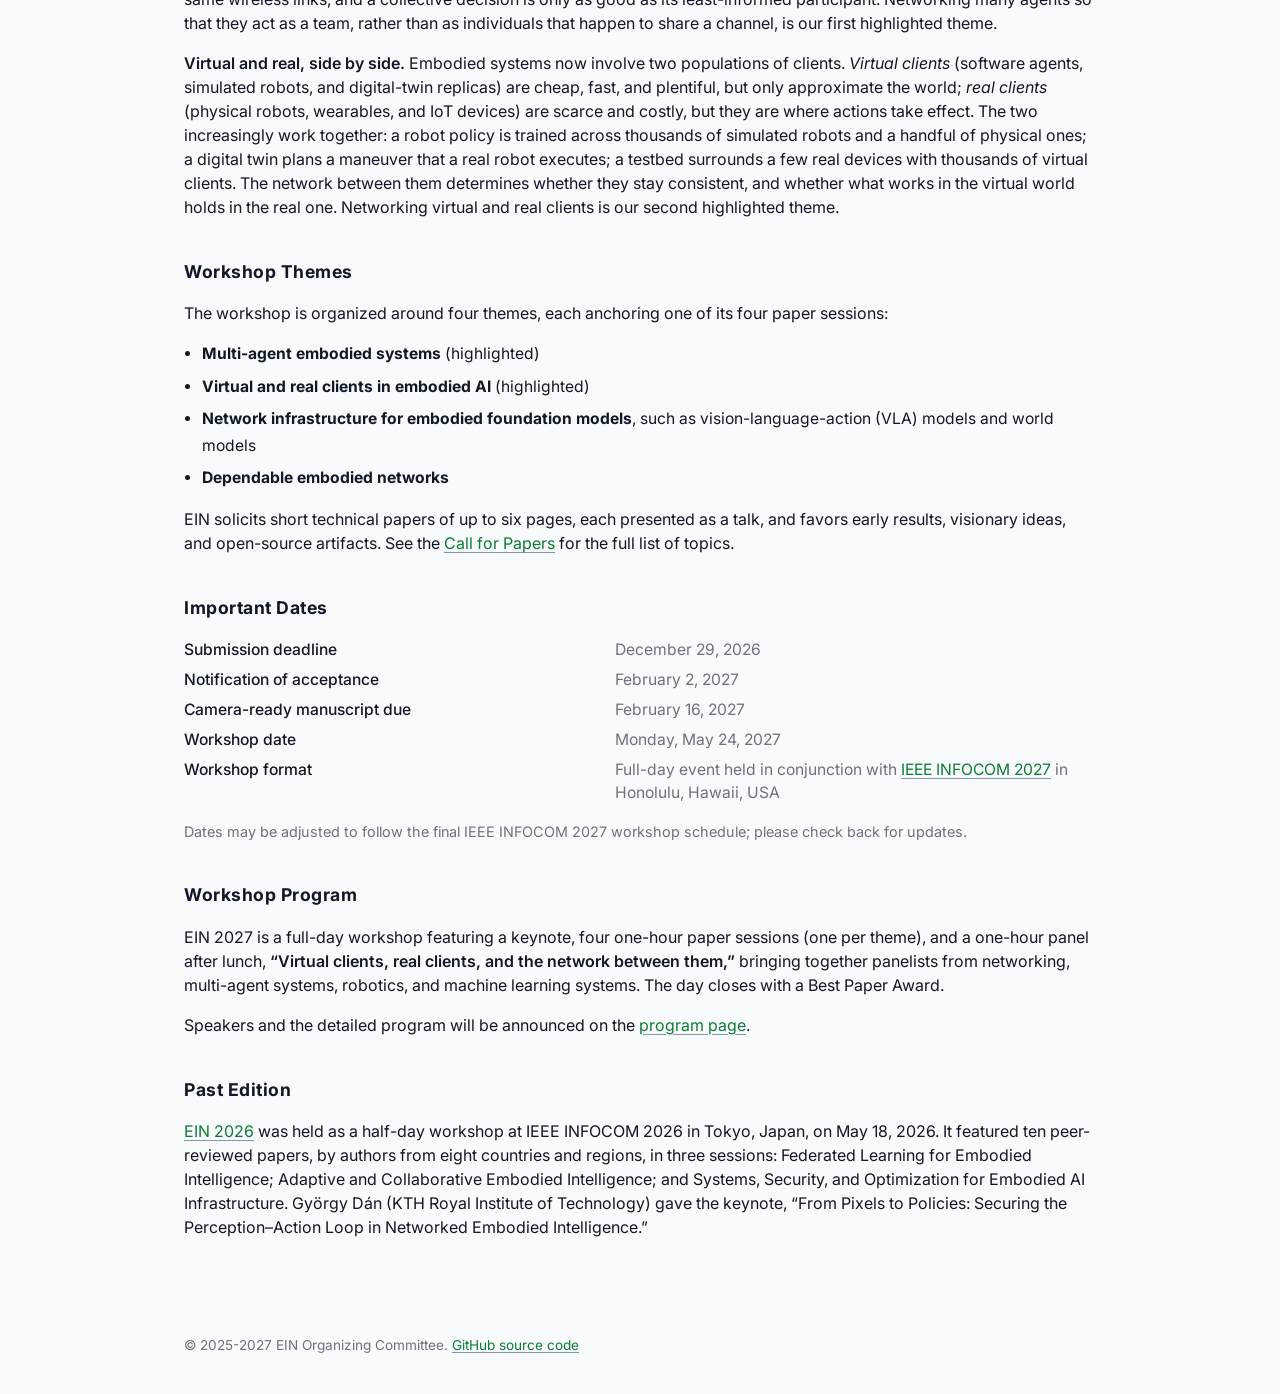
==== commit 4632fa58: "Add the EIN 2027 logo, a matching favicon, and Min Song to the steering committee. The new logo is a" ====
--- a/index.html
+++ b/index.html
@@ -8,7 +8,7 @@
         <link rel="icon" type="image/png" sizes="16x16" href="assets/icons/favicon-16x16.png" />
         <link rel="icon" type="image/svg+xml" href="assets/icons/logo.svg" />
         <link rel="apple-touch-icon" sizes="180x180" href="apple-touch-icon.png" />
-        <link rel="mask-icon" href="assets/icons/safari-pinned-tab.svg" color="#2563eb" />
+        <link rel="mask-icon" href="assets/icons/safari-pinned-tab.svg" color="#529da3" />
         <meta
             name="description"
             content="INFOCOM 2027 Workshop on Embodied Intelligence Networks (EIN): networking for embodied and agentic intelligence in virtual and physical environments."
@@ -27,14 +27,7 @@
         <header class="site-header">
             <nav class="nav" data-nav>
                 <a href="index.html" class="site-title">
-                    <img
-                        src="assets/icons/logo.svg"
-                        alt=""
-                        class="site-logo"
-                        width="28"
-                        height="28"
-                    />
-                    <span>INFOCOM 2027 · EIN workshop</span>
+                    INFOCOM 2027 · EIN <span>workshop</span>
                 </a>
 
                 <button
@@ -90,17 +83,37 @@
         </header>
 
         <main class="page">
-            <section class="page-hero page-section page-section--soft">
-                <div class="page-kicker">
-                    Workshop at IEEE INFOCOM 2027 · Honolulu, Hawaii, USA · May 24, 2027
+            <section class="page-hero page-section page-section--soft hero-with-logo">
+                <div class="hero-text">
+                    <div class="page-kicker">
+                        <span class="nowrap">Workshop at IEEE INFOCOM 2027 ·</span>
+                        <span class="nowrap">Honolulu, Hawaii, USA ·</span>
+                        <span class="nowrap">May 24, 2027</span>
+                    </div>
+                    <h1 class="page-title">Embodied Intelligence Networks (EIN)</h1>
+                    <p class="page-subtitle">
+                        A full-day workshop on the network architectures, protocols, algorithms,
+                        and system designs for embodied intelligence networks, with two highlighted
+                        themes this year: multi-agent embodied systems, and virtual and real clients
+                        in embodied AI.
+                    </p>
                 </div>
-                <h1 class="page-title">Embodied Intelligence Networks (EIN)</h1>
-                <p class="page-subtitle">
-                    A full-day workshop on the network architectures, protocols, algorithms, and
-                    system designs for embodied intelligence networks, with two highlighted themes
-                    this year: multi-agent embodied systems, and virtual and real clients in
-                    embodied AI.
-                </p>
+                <div class="hero-logo">
+                    <img
+                        src="assets/images/ein27-logo.svg"
+                        alt="EIN 2027 logo"
+                        class="hero-logo-light"
+                        width="860"
+                        height="1100"
+                    />
+                    <img
+                        src="assets/images/ein27-logo-dark.svg"
+                        alt="EIN 2027 logo"
+                        class="hero-logo-dark"
+                        width="860"
+                        height="1100"
+                    />
+                </div>
             </section>
 
             <section class="page-section">
--- a/assets/css/styles.css
+++ b/assets/css/styles.css
@@ -95,20 +95,10 @@
     white-space: nowrap;
     text-decoration: none;
     /* remove underline for the title */
-    display: inline-flex;
-    align-items: center;
-    gap: 0.6rem;
-}
-
-.site-logo {
-    display: block;
-    flex: none;
-    width: 28px;
-    height: 28px;
-}
-
-/* Keep the logo, title, and menu button on one row on phones; the title
-   wraps to two lines only on the narrowest screens. */
+}
+
+/* Keep the title and menu button on one row on phones; the title wraps to
+   two lines only on the narrowest screens. */
 @media (max-width: 720px) {
     .nav {
         gap: 0.75rem;
@@ -117,14 +107,8 @@
     .site-title {
         font-size: 0.9rem;
         letter-spacing: 0.02em;
-        gap: 0.5rem;
         white-space: normal;
         line-height: 1.25;
-    }
-
-    .site-logo {
-        width: 24px;
-        height: 24px;
     }
 }
 
@@ -314,6 +298,57 @@
     background-color: var(--bg-elevated);
     box-shadow: var(--shadow-soft);
     border: 1px solid rgba(15, 23, 42, 0.03);
+}
+
+.nowrap {
+    white-space: nowrap;
+}
+
+/* Home page hero: text beside the workshop logo */
+.hero-with-logo {
+    display: flex;
+    align-items: center;
+    gap: 2rem;
+}
+
+.hero-text {
+    flex: 1 1 auto;
+    min-width: 0;
+}
+
+.hero-logo {
+    flex: none;
+    width: 270px;
+}
+
+.hero-logo img {
+    width: 100%;
+    height: auto;
+}
+
+/* Show the logo variant that matches the theme. */
+.hero-logo-light,
+[data-theme="dark"] .hero-logo-dark {
+    display: block;
+}
+
+.hero-logo-dark,
+[data-theme="dark"] .hero-logo-light {
+    display: none;
+}
+
+@media (max-width: 720px) {
+    .hero-with-logo {
+        flex-direction: column;
+        align-items: stretch;
+        gap: 1.25rem;
+    }
+
+    .hero-logo {
+        order: -1;
+        width: min(72%, 260px);
+        margin: 0 auto;
+    }
 }
 
 /* Soft gradient overlay for the hero card */
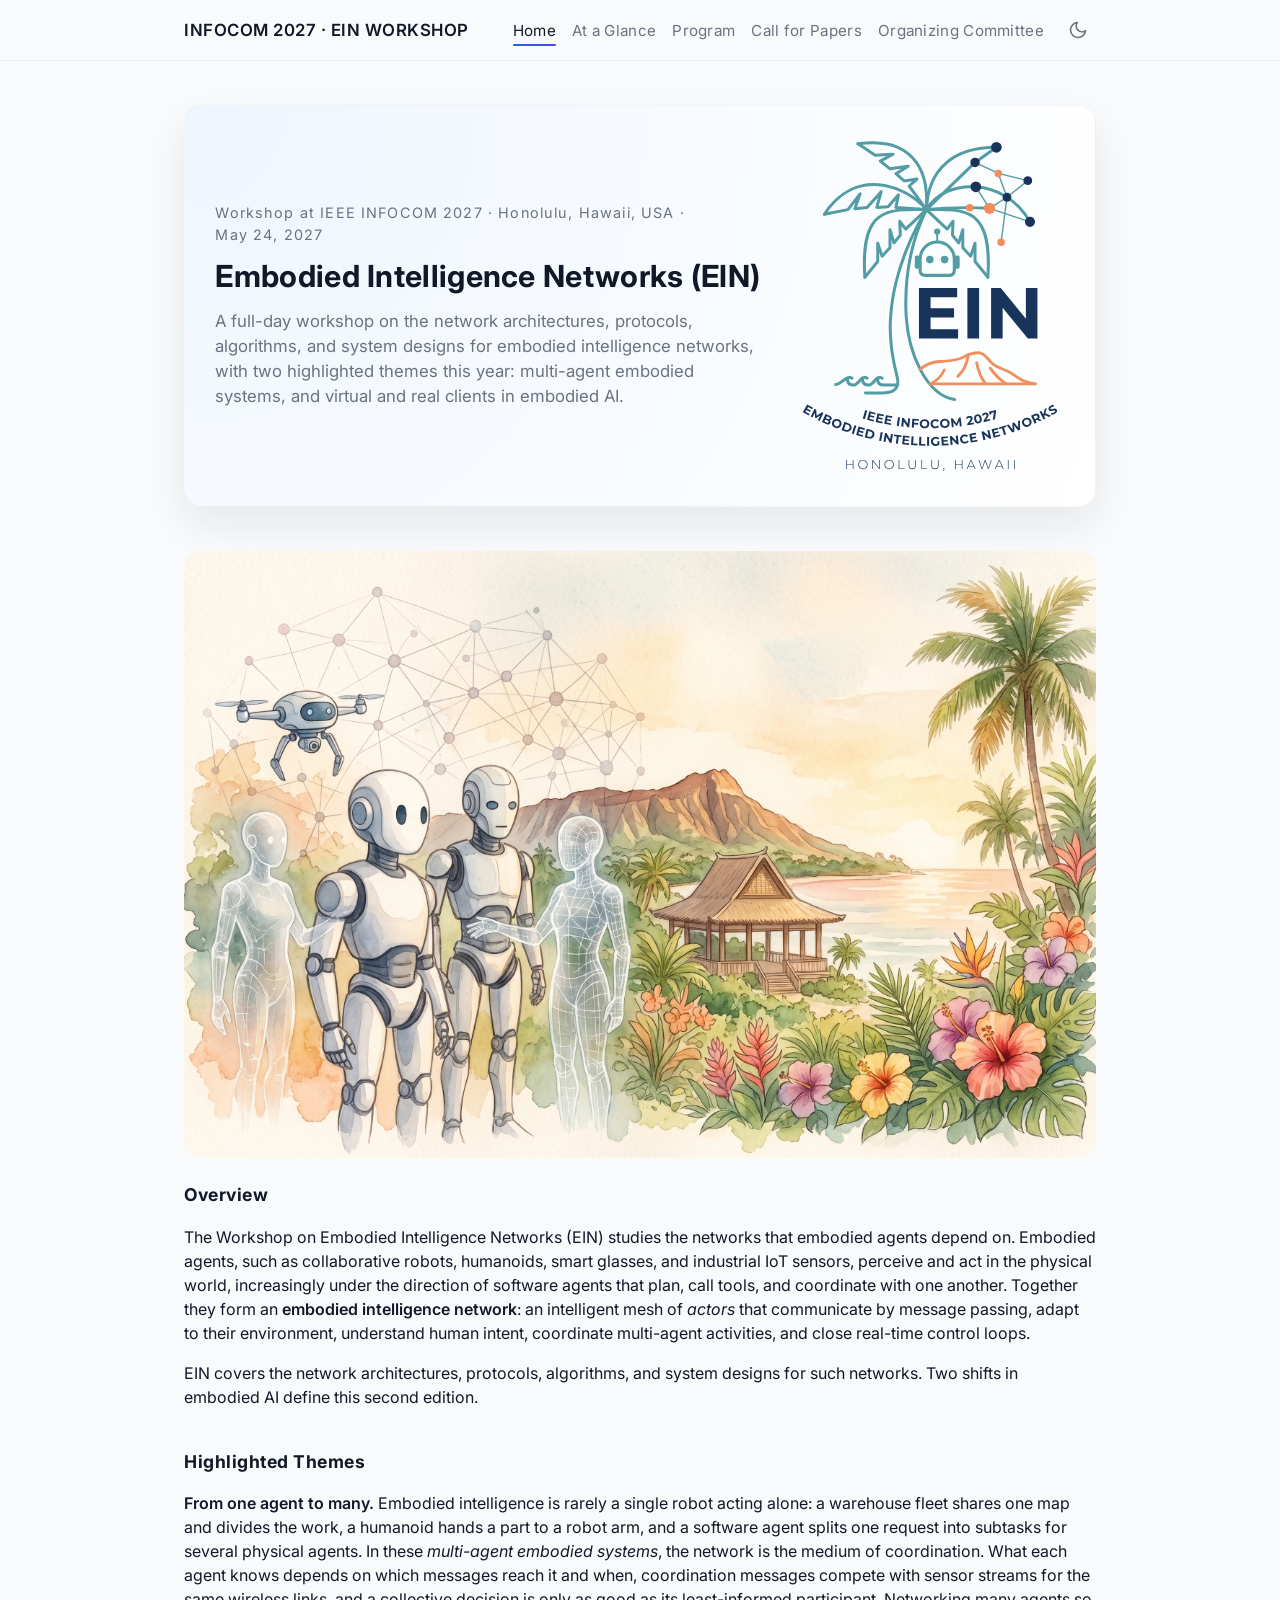
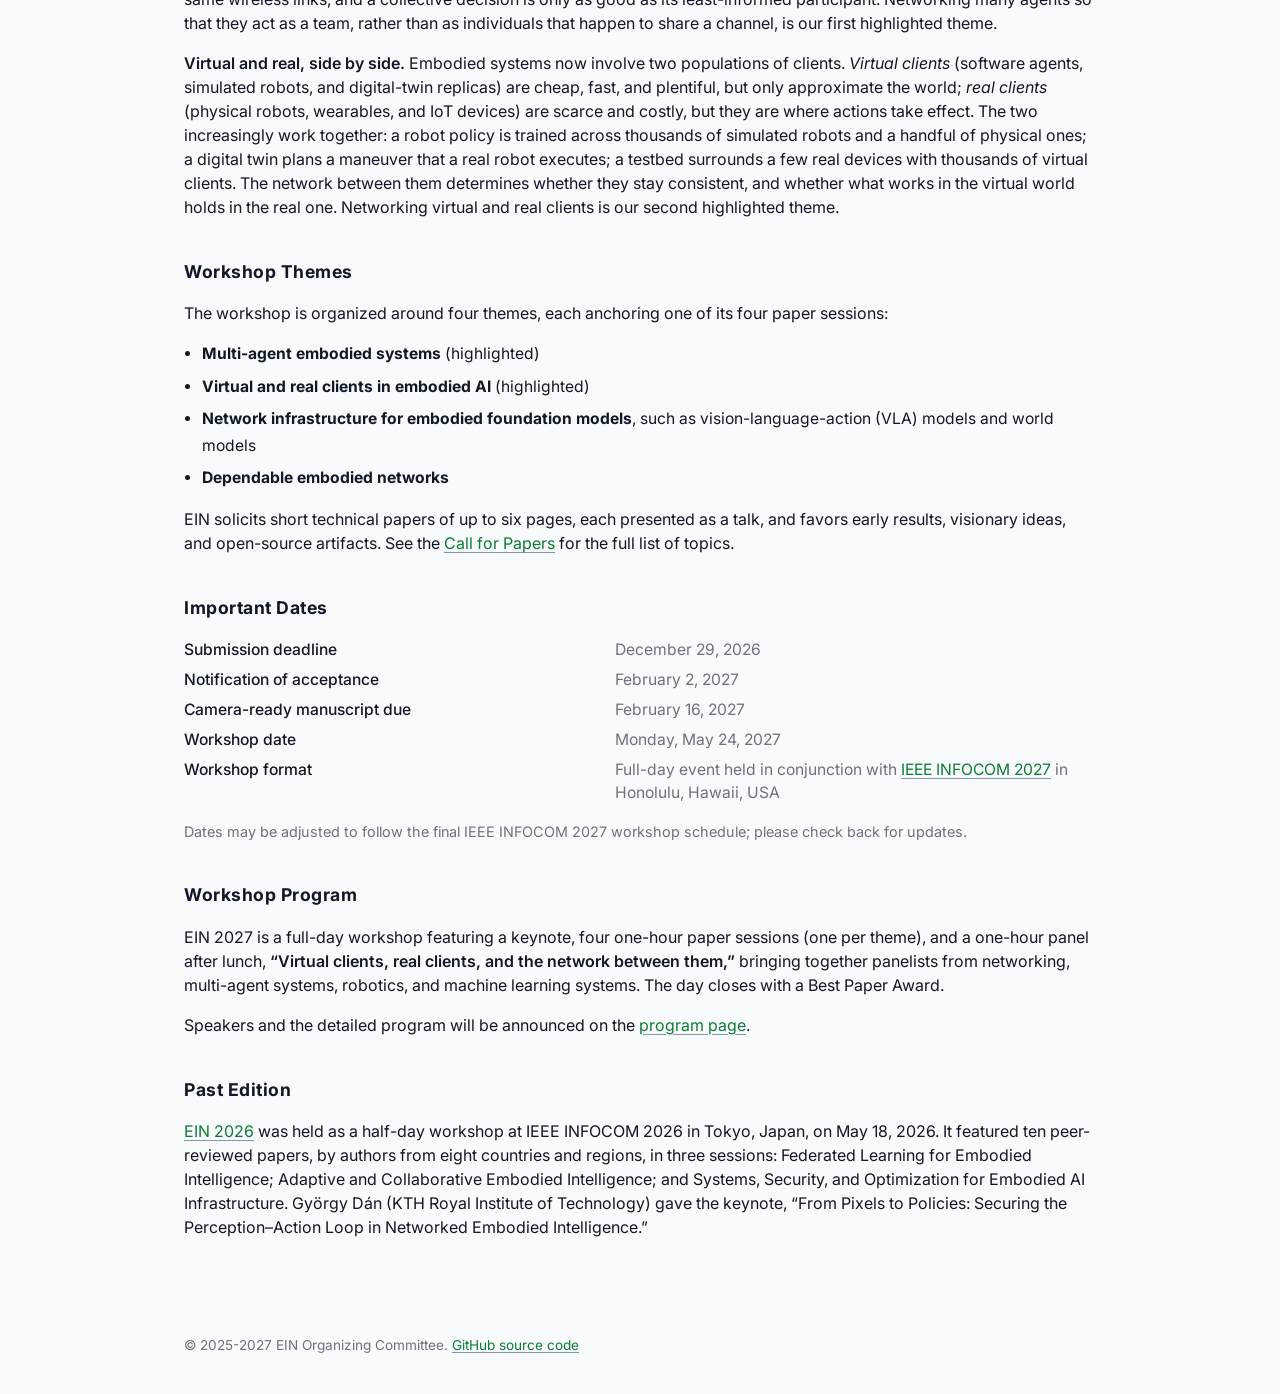
==== commit dec6d48c: "Add the EIN 2027 "At a Glance" flyer and update the steering committee. The flyer (assets/images/ein" ====
--- a/index.html
+++ b/index.html
@@ -46,6 +46,14 @@
 
                 <div class="nav-links">
                     <a href="index.html" class="nav-link nav-link--active">Home</a>
+                    <a
+                        href="assets/images/ein27-flyer.pdf"
+                        class="nav-link"
+                        target="_blank"
+                        rel="noreferrer"
+                    >
+                        At a Glance
+                    </a>
                     <a href="program.html" class="nav-link">Program</a>
                     <a href="cfp.html" class="nav-link">Call for Papers</a>
                     <a href="committee.html" class="nav-link">Organizing Committee</a>
